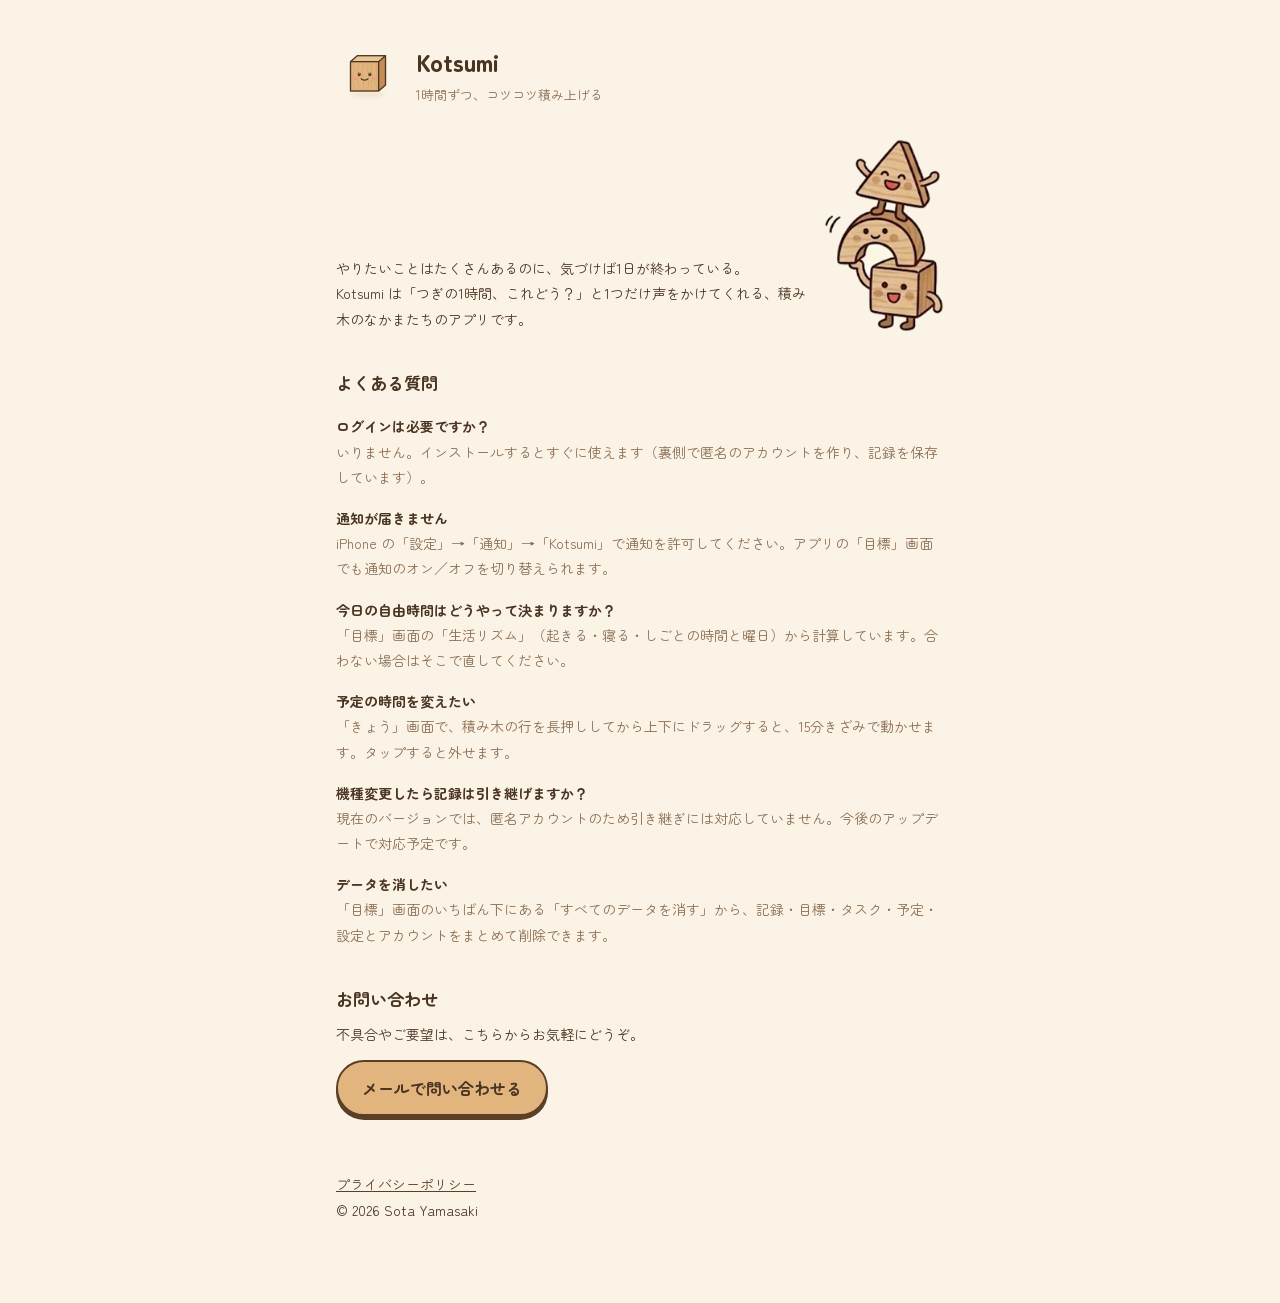
==== index.html @ a7a6a2bf "Kotsumi サポートページとプライバシーポリシー Co-Authored-By: Claude Opus 5.5 <noreply@anthropic.com>" ====
<!DOCTYPE html>
<html lang="ja">
<head>
  <meta charset="UTF-8" />
  <meta name="viewport" content="width=device-width, initial-scale=1.0" />
  <title>Kotsumi サポート</title>
  <meta name="description" content="Kotsumi（コツミ）は、つぎの1時間を積み木のなかまが1つだけ提案してくれる、コツコツ積み上げるためのアプリです。" />
  <link rel="icon" href="assets/icon.png" />
  <link rel="preconnect" href="https://fonts.googleapis.com" />
  <link href="https://fonts.googleapis.com/css2?family=Zen+Maru+Gothic:wght@400;700;900&display=swap" rel="stylesheet" />
  <link rel="stylesheet" href="style.css" />
</head>
<body>
  <main>
    <header>
      <img src="assets/icon.png" alt="Kotsumi のアイコン" />
      <div>
        <h1>Kotsumi</h1>
        <p class="soft">1時間ずつ、コツコツ積み上げる</p>
      </div>
    </header>

    <div class="hero">
      <p>やりたいことはたくさんあるのに、気づけば1日が終わっている。<br />Kotsumi は「つぎの1時間、これどう？」と1つだけ声をかけてくれる、積み木のなかまたちのアプリです。</p>
      <img src="assets/stack.png" alt="積み重なった積み木のなかまたち" />
    </div>

    <h2>よくある質問</h2>
    <dl>
      <dt>ログインは必要ですか？</dt>
      <dd>いりません。インストールするとすぐに使えます（裏側で匿名のアカウントを作り、記録を保存しています）。</dd>
      <dt>通知が届きません</dt>
      <dd>iPhone の「設定」→「通知」→「Kotsumi」で通知を許可してください。アプリの「目標」画面でも通知のオン／オフを切り替えられます。</dd>
      <dt>今日の自由時間はどうやって決まりますか？</dt>
      <dd>「目標」画面の「生活リズム」（起きる・寝る・しごとの時間と曜日）から計算しています。合わない場合はそこで直してください。</dd>
      <dt>予定の時間を変えたい</dt>
      <dd>「きょう」画面で、積み木の行を長押ししてから上下にドラッグすると、15分きざみで動かせます。タップすると外せます。</dd>
      <dt>機種変更したら記録は引き継げますか？</dt>
      <dd>現在のバージョンでは、匿名アカウントのため引き継ぎには対応していません。今後のアップデートで対応予定です。</dd>
      <dt>データを消したい</dt>
      <dd>「目標」画面のいちばん下にある「すべてのデータを消す」から、記録・目標・タスク・予定・設定とアカウントをまとめて削除できます。</dd>
    </dl>

    <h2>お問い合わせ</h2>
    <p>不具合やご要望は、こちらからお気軽にどうぞ。</p>
    <a class="button" href="mailto:osouzainosou33@gmail.com?subject=Kotsumi%20%E3%81%8A%E5%95%8F%E3%81%84%E5%90%88%E3%82%8F%E3%81%9B">メールで問い合わせる</a>

    <footer>
      <p><a href="privacy-policy.html">プライバシーポリシー</a></p>
      <p>© 2026 Sota Yamasaki</p>
    </footer>
  </main>
</body>
</html>
---- style.css ----
:root { --bg: #FBF4E6; --deep: #F3E6CC; --ink: #4A3423; --soft: #8B6E54; --wood: #E2B57E; --line: #5C3F27; }
* { box-sizing: border-box; margin: 0; padding: 0; }
body { background: var(--bg); color: var(--ink); font-family: 'Zen Maru Gothic', -apple-system, 'Hiragino Sans', sans-serif; line-height: 1.8; }
main { max-width: 640px; margin: 0 auto; padding: 40px 16px 80px; }
header { display: flex; align-items: center; gap: 16px; margin-bottom: 32px; }
header img { width: 64px; height: 64px; border-radius: 16px; }
h1 { font-size: 24px; font-weight: 900; }
h2 { font-size: 17px; font-weight: 700; margin: 36px 0 8px; }
p, li { font-size: 14px; color: var(--ink); }
.soft { color: var(--soft); font-size: 13px; }
ul { padding-left: 1.2em; }
a { color: var(--line); }
.hero { display: flex; align-items: flex-end; justify-content: space-between; gap: 12px; }
.hero img { width: 120px; }
.button { display: inline-block; margin-top: 12px; padding: 12px 24px; border-radius: 999px; background: var(--wood); border: 2px solid var(--line); box-shadow: 0 4px 0 var(--line); color: var(--ink); font-weight: 700; text-decoration: none; }
dt { font-weight: 700; font-size: 14px; margin-top: 16px; }
dd { font-size: 14px; color: var(--soft); }
footer { margin-top: 56px; font-size: 12px; color: var(--soft); }
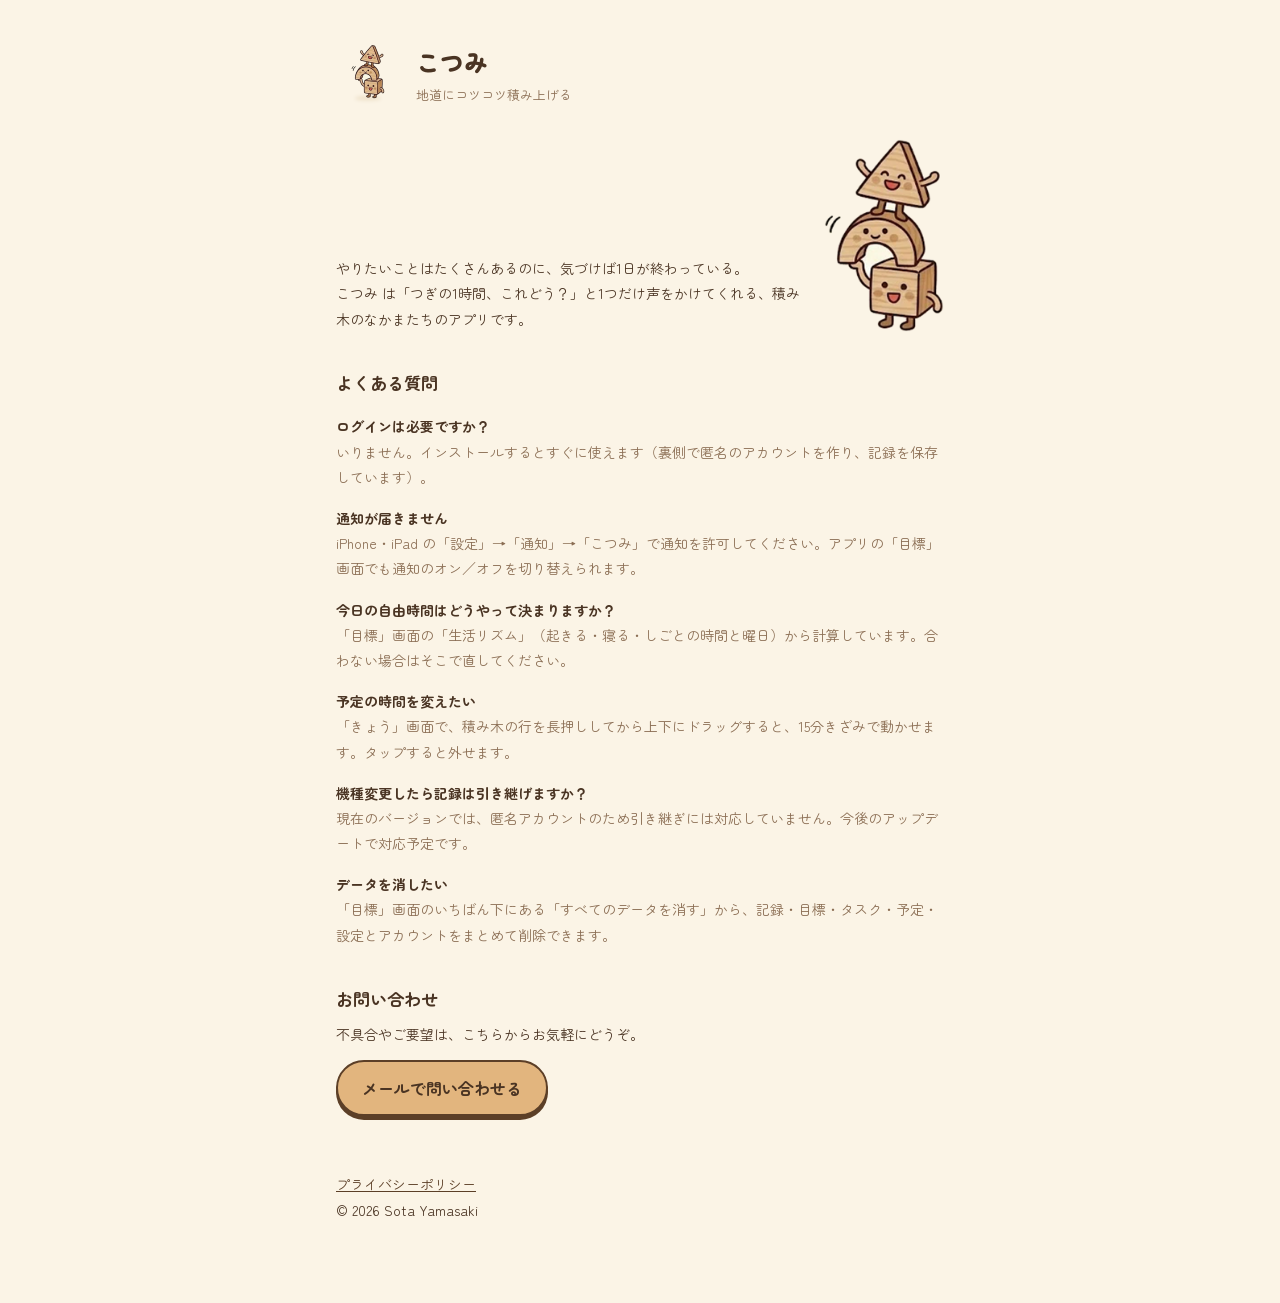
==== commit 09bcda7d: "表記をひらがな「こつみ」に統一、アイコン更新 Co-Authored-By: Claude Opus 5.5 <noreply@anthropic.com>" ====
--- a/index.html
+++ b/index.html
@@ -3,8 +3,8 @@
 <head>
   <meta charset="UTF-8" />
   <meta name="viewport" content="width=device-width, initial-scale=1.0" />
-  <title>Kotsumi サポート</title>
-  <meta name="description" content="Kotsumi（コツミ）は、つぎの1時間を積み木のなかまが1つだけ提案してくれる、コツコツ積み上げるためのアプリです。" />
+  <title>こつみ サポート</title>
+  <meta name="description" content="こつみは、つぎの1時間を積み木のなかまが1つだけ提案してくれる、コツコツ積み上げるためのアプリです。" />
   <link rel="icon" href="assets/icon.png" />
   <link rel="preconnect" href="https://fonts.googleapis.com" />
   <link href="https://fonts.googleapis.com/css2?family=Zen+Maru+Gothic:wght@400;700;900&display=swap" rel="stylesheet" />
@@ -13,15 +13,15 @@
 <body>
   <main>
     <header>
-      <img src="assets/icon.png" alt="Kotsumi のアイコン" />
+      <img src="assets/icon.png" alt="こつみ のアイコン" />
       <div>
-        <h1>Kotsumi</h1>
-        <p class="soft">1時間ずつ、コツコツ積み上げる</p>
+        <h1>こつみ</h1>
+        <p class="soft">地道にコツコツ積み上げる</p>
       </div>
     </header>
 
     <div class="hero">
-      <p>やりたいことはたくさんあるのに、気づけば1日が終わっている。<br />Kotsumi は「つぎの1時間、これどう？」と1つだけ声をかけてくれる、積み木のなかまたちのアプリです。</p>
+      <p>やりたいことはたくさんあるのに、気づけば1日が終わっている。<br />こつみ は「つぎの1時間、これどう？」と1つだけ声をかけてくれる、積み木のなかまたちのアプリです。</p>
       <img src="assets/stack.png" alt="積み重なった積み木のなかまたち" />
     </div>
 
@@ -30,7 +30,7 @@
       <dt>ログインは必要ですか？</dt>
       <dd>いりません。インストールするとすぐに使えます（裏側で匿名のアカウントを作り、記録を保存しています）。</dd>
       <dt>通知が届きません</dt>
-      <dd>iPhone の「設定」→「通知」→「Kotsumi」で通知を許可してください。アプリの「目標」画面でも通知のオン／オフを切り替えられます。</dd>
+      <dd>iPhone・iPad の「設定」→「通知」→「こつみ」で通知を許可してください。アプリの「目標」画面でも通知のオン／オフを切り替えられます。</dd>
       <dt>今日の自由時間はどうやって決まりますか？</dt>
       <dd>「目標」画面の「生活リズム」（起きる・寝る・しごとの時間と曜日）から計算しています。合わない場合はそこで直してください。</dd>
       <dt>予定の時間を変えたい</dt>
